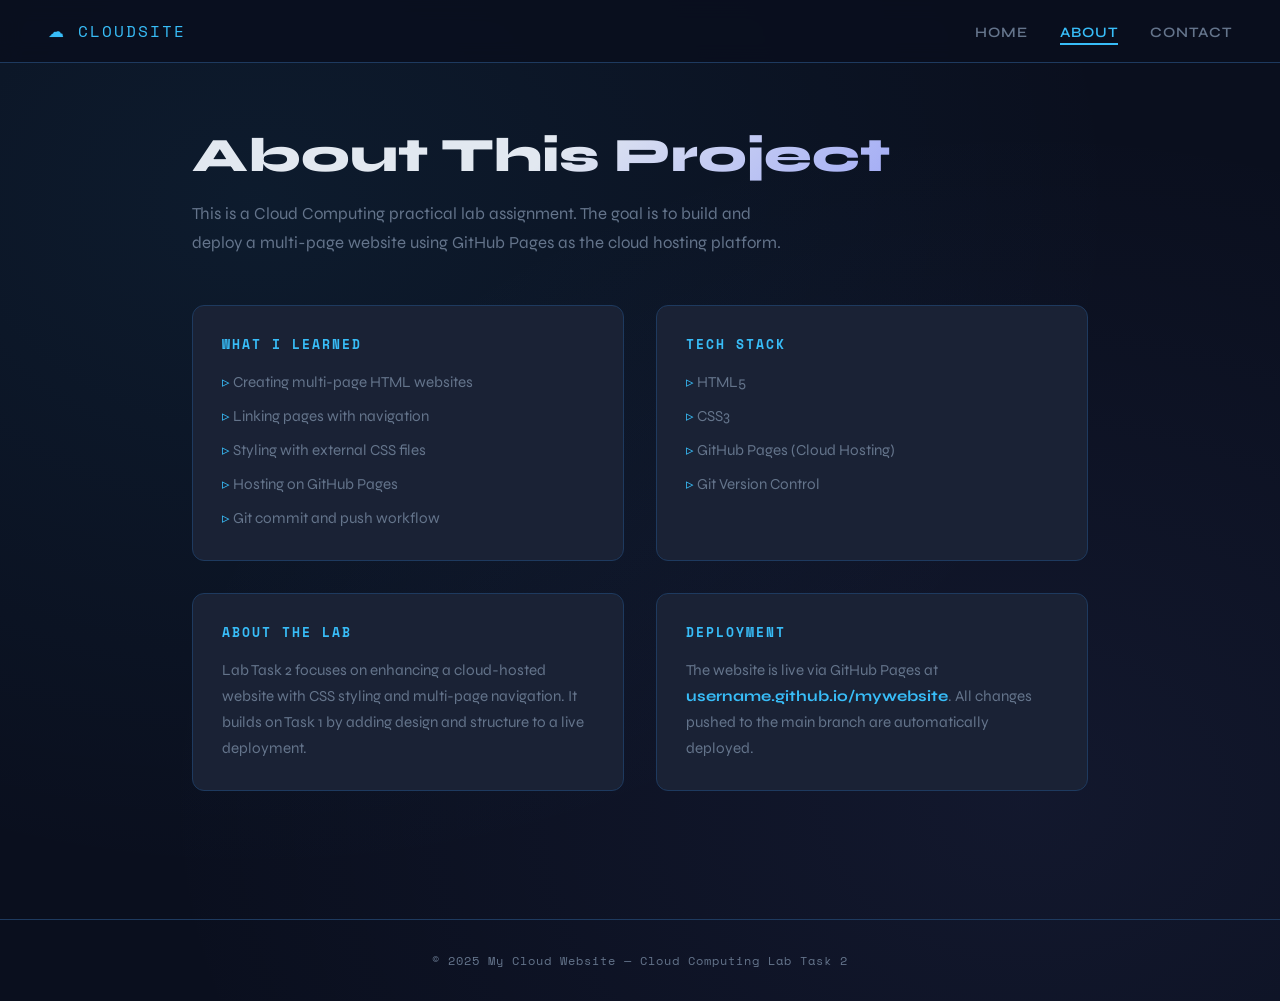
==== about.html @ 35ee94fe "Add files via upload" ====
<!DOCTYPE html>
<html lang="en">
<head>
  <meta charset="UTF-8" />
  <meta name="viewport" content="width=device-width, initial-scale=1.0"/>
  <title>About | My Cloud Website</title>
  <link rel="stylesheet" href="style.css" />
</head>
<body>

  <nav>
    <a href="index.html" class="nav-logo">☁ CLOUDSITE</a>
    <ul class="nav-links">
      <li><a href="index.html">Home</a></li>
      <li><a href="about.html" class="active">About</a></li>
      <li><a href="contact.html">Contact</a></li>
    </ul>
  </nav>

  <main>
    <h1 class="page-title">About This Project</h1>
    <p class="page-sub">This is a Cloud Computing practical lab assignment. The goal is to build and deploy a multi-page website using GitHub Pages as the cloud hosting platform.</p>

    <div class="about-grid">
      <div class="info-block">
        <h3>What I Learned</h3>
        <ul>
          <li>Creating multi-page HTML websites</li>
          <li>Linking pages with navigation</li>
          <li>Styling with external CSS files</li>
          <li>Hosting on GitHub Pages</li>
          <li>Git commit and push workflow</li>
        </ul>
      </div>
      <div class="info-block">
        <h3>Tech Stack</h3>
        <ul>
          <li>HTML5</li>
          <li>CSS3</li>
          <li>GitHub Pages (Cloud Hosting)</li>
          <li>Git Version Control</li>
        </ul>
      </div>
      <div class="info-block">
        <h3>About the Lab</h3>
        <p>Lab Task 2 focuses on enhancing a cloud-hosted website with CSS styling and multi-page navigation. It builds on Task 1 by adding design and structure to a live deployment.</p>
      </div>
      <div class="info-block">
        <h3>Deployment</h3>
        <p>The website is live via GitHub Pages at <strong style="color:var(--accent)">username.github.io/mywebsite</strong>. All changes pushed to the main branch are automatically deployed.</p>
      </div>
    </div>
  </main>

  <footer>
    &copy; 2025 My Cloud Website &mdash; Cloud Computing Lab Task 2
  </footer>

</body>
</html>
---- style.css ----
@import url('https://fonts.googleapis.com/css2?family=Space+Mono:wght@400;700&family=Syne:wght@400;600;800&display=swap');

:root {
  --bg: #0a0f1e;
  --surface: #111827;
  --card: #1a2235;
  --accent: #38bdf8;
  --accent2: #818cf8;
  --text: #e2e8f0;
  --muted: #64748b;
  --border: #1e3a5f;
}

* { margin: 0; padding: 0; box-sizing: border-box; }

body {
  font-family: 'Syne', sans-serif;
  background-color: var(--bg);
  color: var(--text);
  min-height: 100vh;
  background-image:
    radial-gradient(ellipse at 20% 20%, rgba(56,189,248,0.07) 0%, transparent 60%),
    radial-gradient(ellipse at 80% 80%, rgba(129,140,248,0.07) 0%, transparent 60%);
}

/* NAV */
nav {
  display: flex;
  align-items: center;
  justify-content: space-between;
  padding: 1.2rem 3rem;
  border-bottom: 1px solid var(--border);
  backdrop-filter: blur(10px);
  background: rgba(10,15,30,0.85);
  position: sticky;
  top: 0;
  z-index: 100;
}

.nav-logo {
  font-family: 'Space Mono', monospace;
  font-size: 1rem;
  color: var(--accent);
  letter-spacing: 2px;
  text-decoration: none;
}

.nav-links {
  display: flex;
  gap: 2rem;
  list-style: none;
}

.nav-links a {
  text-decoration: none;
  color: var(--muted);
  font-weight: 600;
  font-size: 0.9rem;
  letter-spacing: 1px;
  text-transform: uppercase;
  transition: color 0.25s;
  position: relative;
  padding-bottom: 4px;
}

.nav-links a::after {
  content: '';
  position: absolute;
  bottom: 0; left: 0;
  width: 0; height: 2px;
  background: var(--accent);
  transition: width 0.3s;
}

.nav-links a:hover, .nav-links a.active {
  color: var(--accent);
}
.nav-links a:hover::after, .nav-links a.active::after {
  width: 100%;
}

/* MAIN */
main {
  max-width: 960px;
  margin: 0 auto;
  padding: 4rem 2rem;
  animation: fadeUp 0.6s ease both;
}

@keyframes fadeUp {
  from { opacity: 0; transform: translateY(24px); }
  to   { opacity: 1; transform: translateY(0); }
}

/* HERO */
.hero {
  text-align: center;
  padding: 5rem 0 3rem;
}

.hero-tag {
  font-family: 'Space Mono', monospace;
  font-size: 0.75rem;
  color: var(--accent);
  letter-spacing: 3px;
  text-transform: uppercase;
  margin-bottom: 1.5rem;
  display: block;
}

.hero h1 {
  font-size: clamp(2.5rem, 6vw, 4rem);
  font-weight: 800;
  line-height: 1.1;
  background: linear-gradient(135deg, var(--text) 40%, var(--accent));
  -webkit-background-clip: text;
  -webkit-text-fill-color: transparent;
  background-clip: text;
  margin-bottom: 1.5rem;
}

.hero p {
  color: var(--muted);
  font-size: 1.1rem;
  max-width: 520px;
  margin: 0 auto 2.5rem;
  line-height: 1.7;
}

.badge {
  display: inline-flex;
  align-items: center;
  gap: 0.5rem;
  background: var(--card);
  border: 1px solid var(--border);
  border-radius: 999px;
  padding: 0.5rem 1.2rem;
  font-family: 'Space Mono', monospace;
  font-size: 0.78rem;
  color: var(--accent2);
}

/* CARDS */
.cards {
  display: grid;
  grid-template-columns: repeat(auto-fit, minmax(250px, 1fr));
  gap: 1.5rem;
  margin-top: 4rem;
}

.card {
  background: var(--card);
  border: 1px solid var(--border);
  border-radius: 12px;
  padding: 2rem;
  transition: border-color 0.3s, transform 0.3s;
}

.card:hover {
  border-color: var(--accent);
  transform: translateY(-4px);
}

.card-icon { font-size: 2rem; margin-bottom: 1rem; }

.card h3 {
  font-size: 1.1rem;
  font-weight: 700;
  margin-bottom: 0.5rem;
  color: var(--text);
}

.card p {
  color: var(--muted);
  font-size: 0.9rem;
  line-height: 1.6;
}

/* PAGE TITLE */
.page-title {
  font-size: clamp(2rem, 5vw, 3rem);
  font-weight: 800;
  margin-bottom: 1rem;
  background: linear-gradient(135deg, var(--text) 40%, var(--accent2));
  -webkit-background-clip: text;
  -webkit-text-fill-color: transparent;
  background-clip: text;
}

.page-sub {
  color: var(--muted);
  font-size: 1.05rem;
  line-height: 1.7;
  max-width: 600px;
  margin-bottom: 3rem;
}

/* ABOUT GRID */
.about-grid {
  display: grid;
  grid-template-columns: 1fr 1fr;
  gap: 2rem;
  margin-top: 2rem;
}

.info-block {
  background: var(--card);
  border: 1px solid var(--border);
  border-radius: 12px;
  padding: 1.8rem;
}

.info-block h3 {
  color: var(--accent);
  font-size: 0.8rem;
  letter-spacing: 2px;
  text-transform: uppercase;
  font-family: 'Space Mono', monospace;
  margin-bottom: 1rem;
}

.info-block p, .info-block li {
  color: var(--muted);
  font-size: 0.95rem;
  line-height: 1.7;
}

.info-block ul {
  list-style: none;
  display: flex;
  flex-direction: column;
  gap: 0.5rem;
}

.info-block li::before { content: '▹ '; color: var(--accent); }

/* CONTACT */
.contact-form {
  background: var(--card);
  border: 1px solid var(--border);
  border-radius: 16px;
  padding: 2.5rem;
  max-width: 580px;
}

.form-group { margin-bottom: 1.5rem; }

.form-group label {
  display: block;
  font-size: 0.8rem;
  letter-spacing: 1.5px;
  text-transform: uppercase;
  color: var(--accent);
  font-family: 'Space Mono', monospace;
  margin-bottom: 0.5rem;
}

.form-group input,
.form-group textarea {
  width: 100%;
  background: var(--bg);
  border: 1px solid var(--border);
  border-radius: 8px;
  padding: 0.8rem 1rem;
  color: var(--text);
  font-family: 'Syne', sans-serif;
  font-size: 0.95rem;
  outline: none;
  transition: border-color 0.25s;
}

.form-group input:focus,
.form-group textarea:focus { border-color: var(--accent); }

.form-group textarea { height: 120px; resize: vertical; }

.btn {
  background: var(--accent);
  color: #0a0f1e;
  border: none;
  border-radius: 8px;
  padding: 0.8rem 2rem;
  font-family: 'Syne', sans-serif;
  font-weight: 700;
  font-size: 0.95rem;
  cursor: pointer;
  transition: opacity 0.2s;
}
.btn:hover { opacity: 0.85; }

.contact-info {
  margin-top: 2.5rem;
  display: flex;
  flex-direction: column;
  gap: 0.8rem;
}

.contact-info a {
  color: var(--accent2);
  text-decoration: none;
  font-family: 'Space Mono', monospace;
  font-size: 0.9rem;
}

/* FOOTER */
footer {
  text-align: center;
  padding: 2rem;
  border-top: 1px solid var(--border);
  color: var(--muted);
  font-family: 'Space Mono', monospace;
  font-size: 0.75rem;
  letter-spacing: 1px;
  margin-top: 4rem;
}

@media (max-width: 600px) {
  nav { padding: 1rem 1.2rem; }
  .about-grid { grid-template-columns: 1fr; }
}
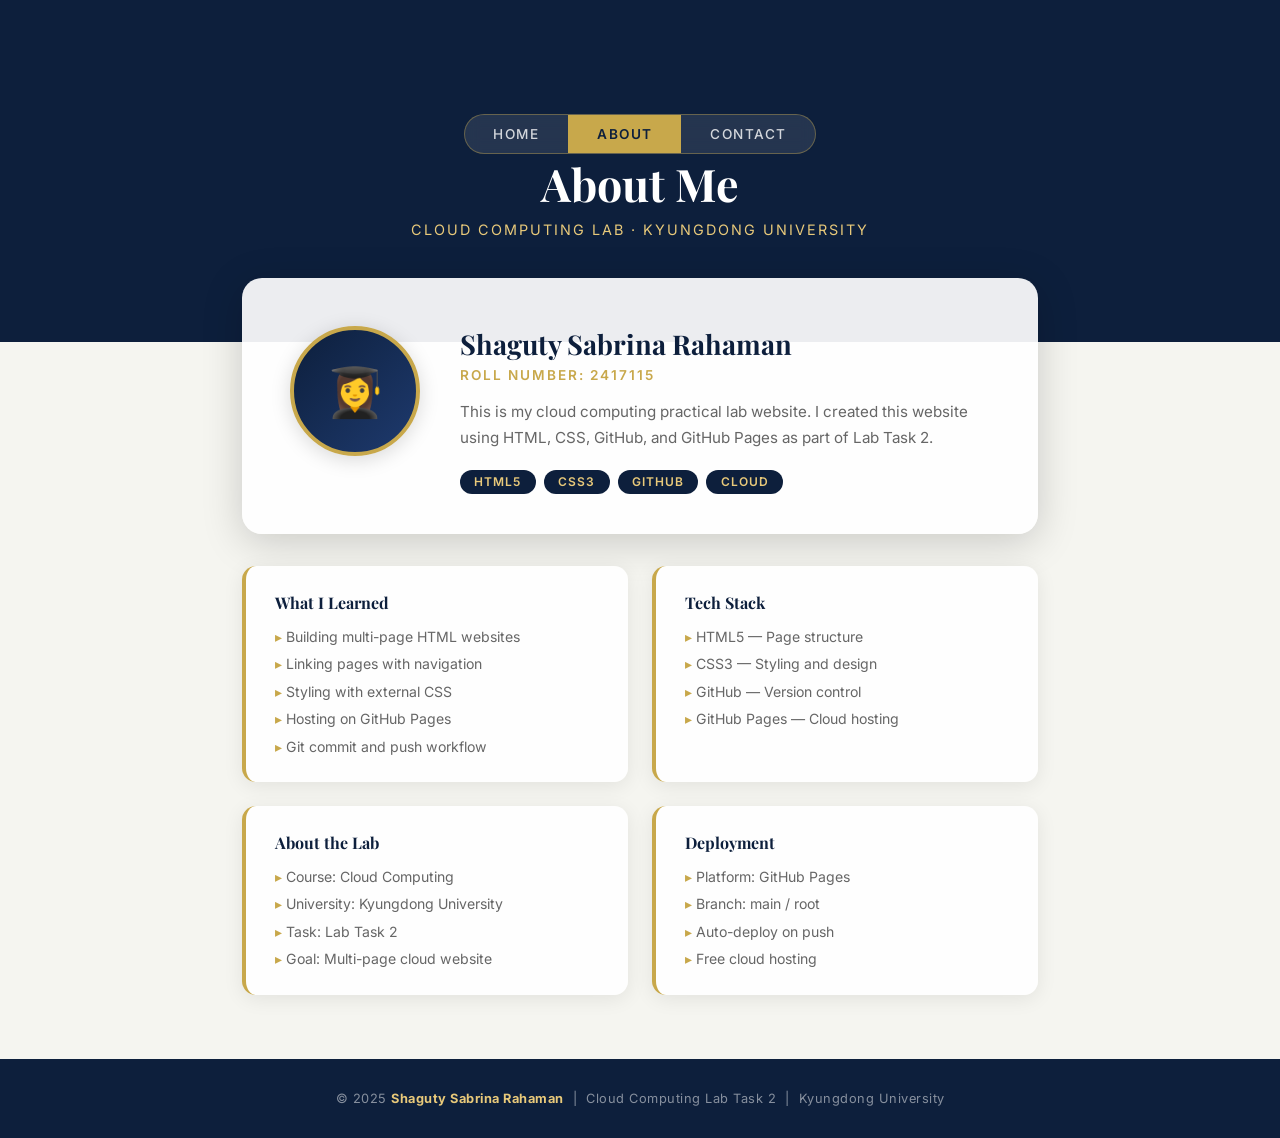
==== commit 91621c5b: "Add files via upload" ====
--- a/about.html
+++ b/about.html
@@ -3,58 +3,79 @@
 <head>
   <meta charset="UTF-8" />
   <meta name="viewport" content="width=device-width, initial-scale=1.0"/>
-  <title>About | My Cloud Website</title>
+  <title>About Me — My Cloud Website</title>
   <link rel="stylesheet" href="style.css" />
 </head>
 <body>
-
-  <nav>
-    <a href="index.html" class="nav-logo">☁ CLOUDSITE</a>
-    <ul class="nav-links">
-      <li><a href="index.html">Home</a></li>
-      <li><a href="about.html" class="active">About</a></li>
-      <li><a href="contact.html">Contact</a></li>
-    </ul>
-  </nav>
-
-  <main>
-    <h1 class="page-title">About This Project</h1>
-    <p class="page-sub">This is a Cloud Computing practical lab assignment. The goal is to build and deploy a multi-page website using GitHub Pages as the cloud hosting platform.</p>
-
-    <div class="about-grid">
-      <div class="info-block">
+  <div class="page-hero">
+    <div class="overlay"></div>
+    <div class="page-hero-content">
+      <nav>
+        <a href="index.html">Home</a>
+        <a href="about.html" class="active">About</a>
+        <a href="contact.html">Contact</a>
+      </nav>
+      <h1>About Me</h1>
+      <p>Cloud Computing Lab · Kyungdong University</p>
+    </div>
+  </div>
+  <div class="page-main">
+    <div class="profile-card">
+      <div class="profile-photo-placeholder">👩‍🎓</div>
+      <div class="profile-info">
+        <h2>Shaguty Sabrina Rahaman</h2>
+        <div class="roll">Roll Number: 2417115</div>
+        <p>This is my cloud computing practical lab website. I created this website using HTML, CSS, GitHub, and GitHub Pages as part of Lab Task 2.</p>
+        <div class="tags">
+          <span class="tag">HTML5</span>
+          <span class="tag">CSS3</span>
+          <span class="tag">GitHub</span>
+          <span class="tag">Cloud</span>
+        </div>
+      </div>
+    </div>
+    <div class="detail-grid">
+      <div class="detail-block">
         <h3>What I Learned</h3>
         <ul>
-          <li>Creating multi-page HTML websites</li>
+          <li>Building multi-page HTML websites</li>
           <li>Linking pages with navigation</li>
-          <li>Styling with external CSS files</li>
+          <li>Styling with external CSS</li>
           <li>Hosting on GitHub Pages</li>
           <li>Git commit and push workflow</li>
         </ul>
       </div>
-      <div class="info-block">
+      <div class="detail-block">
         <h3>Tech Stack</h3>
         <ul>
-          <li>HTML5</li>
-          <li>CSS3</li>
-          <li>GitHub Pages (Cloud Hosting)</li>
-          <li>Git Version Control</li>
+          <li>HTML5 — Page structure</li>
+          <li>CSS3 — Styling and design</li>
+          <li>GitHub — Version control</li>
+          <li>GitHub Pages — Cloud hosting</li>
         </ul>
       </div>
-      <div class="info-block">
+      <div class="detail-block">
         <h3>About the Lab</h3>
-        <p>Lab Task 2 focuses on enhancing a cloud-hosted website with CSS styling and multi-page navigation. It builds on Task 1 by adding design and structure to a live deployment.</p>
+        <ul>
+          <li>Course: Cloud Computing</li>
+          <li>University: Kyungdong University</li>
+          <li>Task: Lab Task 2</li>
+          <li>Goal: Multi-page cloud website</li>
+        </ul>
       </div>
-      <div class="info-block">
+      <div class="detail-block">
         <h3>Deployment</h3>
-        <p>The website is live via GitHub Pages at <strong style="color:var(--accent)">username.github.io/mywebsite</strong>. All changes pushed to the main branch are automatically deployed.</p>
+        <ul>
+          <li>Platform: GitHub Pages</li>
+          <li>Branch: main / root</li>
+          <li>Auto-deploy on push</li>
+          <li>Free cloud hosting</li>
+        </ul>
       </div>
     </div>
-  </main>
-
+  </div>
   <footer>
-    &copy; 2025 My Cloud Website &mdash; Cloud Computing Lab Task 2
+    <p>© 2025 <strong>Shaguty Sabrina Rahaman</strong> &nbsp;|&nbsp; Cloud Computing Lab Task 2 &nbsp;|&nbsp; Kyungdong University</p>
   </footer>
-
 </body>
 </html>
--- a/style.css
+++ b/style.css
@@ -1,320 +1,431 @@
-@import url('https://fonts.googleapis.com/css2?family=Space+Mono:wght@400;700&family=Syne:wght@400;600;800&display=swap');
+@import url('https://fonts.googleapis.com/css2?family=Playfair+Display:wght@600;700&family=Inter:wght@300;400;500;600&display=swap');
+
+* { margin: 0; padding: 0; box-sizing: border-box; }
 
 :root {
-  --bg: #0a0f1e;
-  --surface: #111827;
-  --card: #1a2235;
-  --accent: #38bdf8;
-  --accent2: #818cf8;
-  --text: #e2e8f0;
-  --muted: #64748b;
-  --border: #1e3a5f;
-}
-
-* { margin: 0; padding: 0; box-sizing: border-box; }
+  --navy: #0d1f3c;
+  --gold: #c8a84b;
+  --gold-light: #e8c97a;
+  --white: #ffffff;
+  --off-white: #f5f5f0;
+  --text: #222;
+  --muted: #666;
+  --card-bg: rgba(255,255,255,0.92);
+  --shadow: 0 8px 40px rgba(0,0,0,0.18);
+}
 
 body {
-  font-family: 'Syne', sans-serif;
-  background-color: var(--bg);
+  font-family: 'Inter', sans-serif;
+  background: var(--off-white);
   color: var(--text);
   min-height: 100vh;
-  background-image:
-    radial-gradient(ellipse at 20% 20%, rgba(56,189,248,0.07) 0%, transparent 60%),
-    radial-gradient(ellipse at 80% 80%, rgba(129,140,248,0.07) 0%, transparent 60%);
-}
-
-/* NAV */
+}
+
+/* ── HERO ── */
+.hero-section {
+  position: relative;
+  min-height: 100vh;
+  display: flex;
+  align-items: center;
+  justify-content: center;
+  background: url('https://upload.wikimedia.org/wikipedia/commons/thumb/1/1d/Kyungdong_University_campus.jpg/1280px-Kyungdong_University_campus.jpg') center/cover no-repeat;
+  background-color: var(--navy);
+}
+
+.overlay {
+  position: absolute;
+  inset: 0;
+  background: linear-gradient(
+    160deg,
+    rgba(13,31,60,0.82) 0%,
+    rgba(13,31,60,0.65) 50%,
+    rgba(13,31,60,0.80) 100%
+  );
+}
+
+.hero-content {
+  position: relative;
+  z-index: 2;
+  text-align: center;
+  padding: 3rem 2rem;
+  max-width: 700px;
+}
+
+.logo {
+  width: 90px;
+  height: 90px;
+  object-fit: contain;
+  border-radius: 50%;
+  border: 3px solid var(--gold);
+  background: white;
+  padding: 6px;
+  margin-bottom: 1.8rem;
+  box-shadow: 0 4px 20px rgba(0,0,0,0.3);
+}
+
+.hero-content h1 {
+  font-family: 'Playfair Display', serif;
+  font-size: clamp(2rem, 5vw, 3.2rem);
+  color: var(--white);
+  line-height: 1.2;
+  margin-bottom: 1rem;
+  text-shadow: 0 2px 10px rgba(0,0,0,0.4);
+}
+
+.hero-content h1 span {
+  color: var(--gold-light);
+}
+
+.hero-sub {
+  color: rgba(255,255,255,0.8);
+  font-size: 1.05rem;
+  font-weight: 300;
+  letter-spacing: 0.5px;
+  margin-bottom: 2.5rem;
+}
+
+/* ── NAV ── */
 nav {
   display: flex;
+  justify-content: center;
+  gap: 0;
+  background: rgba(255,255,255,0.1);
+  backdrop-filter: blur(8px);
+  border: 1px solid rgba(200,168,75,0.4);
+  border-radius: 50px;
+  overflow: hidden;
+  width: fit-content;
+  margin: 0 auto;
+}
+
+nav a {
+  text-decoration: none;
+  color: rgba(255,255,255,0.8);
+  font-size: 0.85rem;
+  font-weight: 500;
+  letter-spacing: 1.5px;
+  text-transform: uppercase;
+  padding: 0.7rem 1.8rem;
+  transition: all 0.3s;
+}
+
+nav a:hover, nav a.active {
+  background: var(--gold);
+  color: var(--navy);
+  font-weight: 600;
+}
+
+/* ── INFO CARDS (home) ── */
+.info-section {
+  display: grid;
+  grid-template-columns: repeat(auto-fit, minmax(240px, 1fr));
+  gap: 2rem;
+  max-width: 960px;
+  margin: -3rem auto 4rem;
+  padding: 0 2rem;
+  position: relative;
+  z-index: 5;
+}
+
+.info-card {
+  background: var(--card-bg);
+  border-radius: 16px;
+  padding: 2.2rem;
+  box-shadow: var(--shadow);
+  border-top: 4px solid var(--gold);
+  transition: transform 0.3s;
+  text-align: center;
+}
+
+.info-card:hover { transform: translateY(-5px); }
+
+.info-icon { font-size: 2.2rem; margin-bottom: 1rem; }
+
+.info-card h3 {
+  font-family: 'Playfair Display', serif;
+  font-size: 1.2rem;
+  color: var(--navy);
+  margin-bottom: 0.6rem;
+}
+
+.info-card p {
+  color: var(--muted);
+  font-size: 0.9rem;
+  line-height: 1.6;
+}
+
+/* ── PROFILE CARD (about) ── */
+.page-hero {
+  position: relative;
+  min-height: 38vh;
+  display: flex;
+  align-items: flex-end;
+  justify-content: center;
+  background: url('https://upload.wikimedia.org/wikipedia/commons/thumb/1/1d/Kyungdong_University_campus.jpg/1280px-Kyungdong_University_campus.jpg') center/cover no-repeat;
+  background-color: var(--navy);
+  padding-bottom: 5rem;
+}
+
+.page-hero .overlay {
+  background: linear-gradient(to bottom, rgba(13,31,60,0.7), rgba(13,31,60,0.88));
+}
+
+.page-hero-content {
+  position: relative;
+  z-index: 2;
+  text-align: center;
+}
+
+.page-hero-content h1 {
+  font-family: 'Playfair Display', serif;
+  font-size: clamp(1.8rem, 4vw, 2.8rem);
+  color: var(--white);
+  margin-bottom: 0.5rem;
+}
+
+.page-hero-content p {
+  color: var(--gold-light);
+  font-size: 0.9rem;
+  letter-spacing: 2px;
+  text-transform: uppercase;
+  margin-bottom: 1.5rem;
+}
+
+.page-main {
+  max-width: 860px;
+  margin: -4rem auto 4rem;
+  padding: 0 2rem;
+  position: relative;
+  z-index: 5;
+}
+
+.profile-card {
+  background: var(--card-bg);
+  border-radius: 20px;
+  box-shadow: var(--shadow);
+  padding: 3rem 3rem 2.5rem;
+  display: grid;
+  grid-template-columns: auto 1fr;
+  gap: 2.5rem;
+  align-items: start;
+  margin-bottom: 2rem;
+}
+
+.profile-photo {
+  width: 130px;
+  height: 130px;
+  border-radius: 50%;
+  object-fit: cover;
+  border: 4px solid var(--gold);
+  box-shadow: 0 4px 20px rgba(0,0,0,0.15);
+}
+
+.profile-photo-placeholder {
+  width: 130px;
+  height: 130px;
+  border-radius: 50%;
+  background: linear-gradient(135deg, var(--navy), #1e3a6e);
+  border: 4px solid var(--gold);
+  display: flex;
   align-items: center;
-  justify-content: space-between;
-  padding: 1.2rem 3rem;
-  border-bottom: 1px solid var(--border);
-  backdrop-filter: blur(10px);
-  background: rgba(10,15,30,0.85);
-  position: sticky;
-  top: 0;
-  z-index: 100;
-}
-
-.nav-logo {
-  font-family: 'Space Mono', monospace;
+  justify-content: center;
+  font-size: 3rem;
+  box-shadow: 0 4px 20px rgba(0,0,0,0.15);
+}
+
+.profile-info h2 {
+  font-family: 'Playfair Display', serif;
+  font-size: 1.7rem;
+  color: var(--navy);
+  margin-bottom: 0.3rem;
+}
+
+.profile-info .roll {
+  color: var(--gold);
+  font-size: 0.85rem;
+  font-weight: 600;
+  letter-spacing: 2px;
+  text-transform: uppercase;
+  margin-bottom: 1rem;
+}
+
+.profile-info p {
+  color: var(--muted);
+  font-size: 0.95rem;
+  line-height: 1.7;
+  margin-bottom: 1.2rem;
+}
+
+.tags {
+  display: flex;
+  flex-wrap: wrap;
+  gap: 0.5rem;
+}
+
+.tag {
+  background: var(--navy);
+  color: var(--gold-light);
+  font-size: 0.75rem;
+  font-weight: 600;
+  letter-spacing: 1px;
+  padding: 0.3rem 0.9rem;
+  border-radius: 50px;
+  text-transform: uppercase;
+}
+
+.detail-grid {
+  display: grid;
+  grid-template-columns: 1fr 1fr;
+  gap: 1.5rem;
+}
+
+.detail-block {
+  background: var(--card-bg);
+  border-radius: 14px;
+  padding: 1.6rem 1.8rem;
+  box-shadow: 0 4px 20px rgba(0,0,0,0.08);
+  border-left: 4px solid var(--gold);
+}
+
+.detail-block h3 {
+  font-family: 'Playfair Display', serif;
   font-size: 1rem;
-  color: var(--accent);
-  letter-spacing: 2px;
+  color: var(--navy);
+  margin-bottom: 0.8rem;
+}
+
+.detail-block ul {
+  list-style: none;
+  display: flex;
+  flex-direction: column;
+  gap: 0.4rem;
+}
+
+.detail-block li {
+  color: var(--muted);
+  font-size: 0.88rem;
+  line-height: 1.5;
+}
+
+.detail-block li::before {
+  content: '▸ ';
+  color: var(--gold);
+}
+
+/* ── CONTACT ── */
+.contact-wrapper {
+  display: grid;
+  grid-template-columns: 1fr 1fr;
+  gap: 2rem;
+}
+
+.contact-card {
+  background: var(--card-bg);
+  border-radius: 16px;
+  padding: 2.2rem;
+  box-shadow: var(--shadow);
+}
+
+.contact-card h3 {
+  font-family: 'Playfair Display', serif;
+  font-size: 1.2rem;
+  color: var(--navy);
+  margin-bottom: 1.5rem;
+  border-bottom: 2px solid var(--gold);
+  padding-bottom: 0.7rem;
+}
+
+.contact-detail {
+  display: flex;
+  align-items: center;
+  gap: 0.8rem;
+  margin-bottom: 1rem;
+  color: var(--muted);
+  font-size: 0.92rem;
+}
+
+.contact-detail .icon {
+  font-size: 1.2rem;
+  width: 36px;
+  height: 36px;
+  background: var(--navy);
+  border-radius: 8px;
+  display: flex;
+  align-items: center;
+  justify-content: center;
+  flex-shrink: 0;
+}
+
+.contact-detail a {
+  color: var(--navy);
   text-decoration: none;
-}
-
-.nav-links {
-  display: flex;
-  gap: 2rem;
-  list-style: none;
-}
-
-.nav-links a {
-  text-decoration: none;
-  color: var(--muted);
+  font-weight: 500;
+}
+
+.contact-detail a:hover { color: var(--gold); }
+
+.form-group { margin-bottom: 1.2rem; }
+
+.form-group label {
+  display: block;
+  font-size: 0.75rem;
+  font-weight: 600;
+  letter-spacing: 1.5px;
+  text-transform: uppercase;
+  color: var(--navy);
+  margin-bottom: 0.4rem;
+}
+
+.form-group input,
+.form-group textarea {
+  width: 100%;
+  border: 1.5px solid #ddd;
+  border-radius: 8px;
+  padding: 0.75rem 1rem;
+  font-family: 'Inter', sans-serif;
+  font-size: 0.9rem;
+  color: var(--text);
+  outline: none;
+  transition: border-color 0.25s;
+  background: white;
+}
+
+.form-group input:focus,
+.form-group textarea:focus { border-color: var(--gold); }
+
+.form-group textarea { height: 100px; resize: vertical; }
+
+.btn {
+  width: 100%;
+  background: var(--navy);
+  color: var(--gold-light);
+  border: none;
+  border-radius: 8px;
+  padding: 0.85rem;
+  font-family: 'Inter', sans-serif;
   font-weight: 600;
   font-size: 0.9rem;
   letter-spacing: 1px;
   text-transform: uppercase;
-  transition: color 0.25s;
-  position: relative;
-  padding-bottom: 4px;
-}
-
-.nav-links a::after {
-  content: '';
-  position: absolute;
-  bottom: 0; left: 0;
-  width: 0; height: 2px;
-  background: var(--accent);
-  transition: width 0.3s;
-}
-
-.nav-links a:hover, .nav-links a.active {
-  color: var(--accent);
-}
-.nav-links a:hover::after, .nav-links a.active::after {
-  width: 100%;
-}
-
-/* MAIN */
-main {
-  max-width: 960px;
-  margin: 0 auto;
-  padding: 4rem 2rem;
-  animation: fadeUp 0.6s ease both;
-}
-
-@keyframes fadeUp {
-  from { opacity: 0; transform: translateY(24px); }
-  to   { opacity: 1; transform: translateY(0); }
-}
-
-/* HERO */
-.hero {
-  text-align: center;
-  padding: 5rem 0 3rem;
-}
-
-.hero-tag {
-  font-family: 'Space Mono', monospace;
-  font-size: 0.75rem;
-  color: var(--accent);
-  letter-spacing: 3px;
-  text-transform: uppercase;
-  margin-bottom: 1.5rem;
-  display: block;
-}
-
-.hero h1 {
-  font-size: clamp(2.5rem, 6vw, 4rem);
-  font-weight: 800;
-  line-height: 1.1;
-  background: linear-gradient(135deg, var(--text) 40%, var(--accent));
-  -webkit-background-clip: text;
-  -webkit-text-fill-color: transparent;
-  background-clip: text;
-  margin-bottom: 1.5rem;
-}
-
-.hero p {
-  color: var(--muted);
-  font-size: 1.1rem;
-  max-width: 520px;
-  margin: 0 auto 2.5rem;
-  line-height: 1.7;
-}
-
-.badge {
-  display: inline-flex;
-  align-items: center;
-  gap: 0.5rem;
-  background: var(--card);
-  border: 1px solid var(--border);
-  border-radius: 999px;
-  padding: 0.5rem 1.2rem;
-  font-family: 'Space Mono', monospace;
-  font-size: 0.78rem;
-  color: var(--accent2);
-}
-
-/* CARDS */
-.cards {
-  display: grid;
-  grid-template-columns: repeat(auto-fit, minmax(250px, 1fr));
-  gap: 1.5rem;
-  margin-top: 4rem;
-}
-
-.card {
-  background: var(--card);
-  border: 1px solid var(--border);
-  border-radius: 12px;
-  padding: 2rem;
-  transition: border-color 0.3s, transform 0.3s;
-}
-
-.card:hover {
-  border-color: var(--accent);
-  transform: translateY(-4px);
-}
-
-.card-icon { font-size: 2rem; margin-bottom: 1rem; }
-
-.card h3 {
-  font-size: 1.1rem;
-  font-weight: 700;
-  margin-bottom: 0.5rem;
-  color: var(--text);
-}
-
-.card p {
-  color: var(--muted);
-  font-size: 0.9rem;
-  line-height: 1.6;
-}
-
-/* PAGE TITLE */
-.page-title {
-  font-size: clamp(2rem, 5vw, 3rem);
-  font-weight: 800;
-  margin-bottom: 1rem;
-  background: linear-gradient(135deg, var(--text) 40%, var(--accent2));
-  -webkit-background-clip: text;
-  -webkit-text-fill-color: transparent;
-  background-clip: text;
-}
-
-.page-sub {
-  color: var(--muted);
-  font-size: 1.05rem;
-  line-height: 1.7;
-  max-width: 600px;
-  margin-bottom: 3rem;
-}
-
-/* ABOUT GRID */
-.about-grid {
-  display: grid;
-  grid-template-columns: 1fr 1fr;
-  gap: 2rem;
-  margin-top: 2rem;
-}
-
-.info-block {
-  background: var(--card);
-  border: 1px solid var(--border);
-  border-radius: 12px;
-  padding: 1.8rem;
-}
-
-.info-block h3 {
-  color: var(--accent);
-  font-size: 0.8rem;
-  letter-spacing: 2px;
-  text-transform: uppercase;
-  font-family: 'Space Mono', monospace;
-  margin-bottom: 1rem;
-}
-
-.info-block p, .info-block li {
-  color: var(--muted);
-  font-size: 0.95rem;
-  line-height: 1.7;
-}
-
-.info-block ul {
-  list-style: none;
-  display: flex;
-  flex-direction: column;
-  gap: 0.5rem;
-}
-
-.info-block li::before { content: '▹ '; color: var(--accent); }
-
-/* CONTACT */
-.contact-form {
-  background: var(--card);
-  border: 1px solid var(--border);
-  border-radius: 16px;
-  padding: 2.5rem;
-  max-width: 580px;
-}
-
-.form-group { margin-bottom: 1.5rem; }
-
-.form-group label {
-  display: block;
-  font-size: 0.8rem;
-  letter-spacing: 1.5px;
-  text-transform: uppercase;
-  color: var(--accent);
-  font-family: 'Space Mono', monospace;
-  margin-bottom: 0.5rem;
-}
-
-.form-group input,
-.form-group textarea {
-  width: 100%;
-  background: var(--bg);
-  border: 1px solid var(--border);
-  border-radius: 8px;
-  padding: 0.8rem 1rem;
-  color: var(--text);
-  font-family: 'Syne', sans-serif;
-  font-size: 0.95rem;
-  outline: none;
-  transition: border-color 0.25s;
-}
-
-.form-group input:focus,
-.form-group textarea:focus { border-color: var(--accent); }
-
-.form-group textarea { height: 120px; resize: vertical; }
-
-.btn {
-  background: var(--accent);
-  color: #0a0f1e;
-  border: none;
-  border-radius: 8px;
-  padding: 0.8rem 2rem;
-  font-family: 'Syne', sans-serif;
-  font-weight: 700;
-  font-size: 0.95rem;
   cursor: pointer;
-  transition: opacity 0.2s;
-}
-.btn:hover { opacity: 0.85; }
-
-.contact-info {
-  margin-top: 2.5rem;
-  display: flex;
-  flex-direction: column;
-  gap: 0.8rem;
-}
-
-.contact-info a {
-  color: var(--accent2);
-  text-decoration: none;
-  font-family: 'Space Mono', monospace;
-  font-size: 0.9rem;
-}
-
-/* FOOTER */
+  transition: background 0.2s;
+}
+.btn:hover { background: var(--gold); color: var(--navy); }
+
+/* ── FOOTER ── */
 footer {
   text-align: center;
   padding: 2rem;
-  border-top: 1px solid var(--border);
-  color: var(--muted);
-  font-family: 'Space Mono', monospace;
-  font-size: 0.75rem;
-  letter-spacing: 1px;
-  margin-top: 4rem;
-}
-
-@media (max-width: 600px) {
-  nav { padding: 1rem 1.2rem; }
-  .about-grid { grid-template-columns: 1fr; }
-}
+  background: var(--navy);
+  color: rgba(255,255,255,0.5);
+  font-size: 0.8rem;
+  letter-spacing: 0.5px;
+}
+
+footer strong { color: var(--gold-light); }
+
+@media (max-width: 640px) {
+  .profile-card { grid-template-columns: 1fr; text-align: center; }
+  .tags { justify-content: center; }
+  .detail-grid, .contact-wrapper { grid-template-columns: 1fr; }
+}
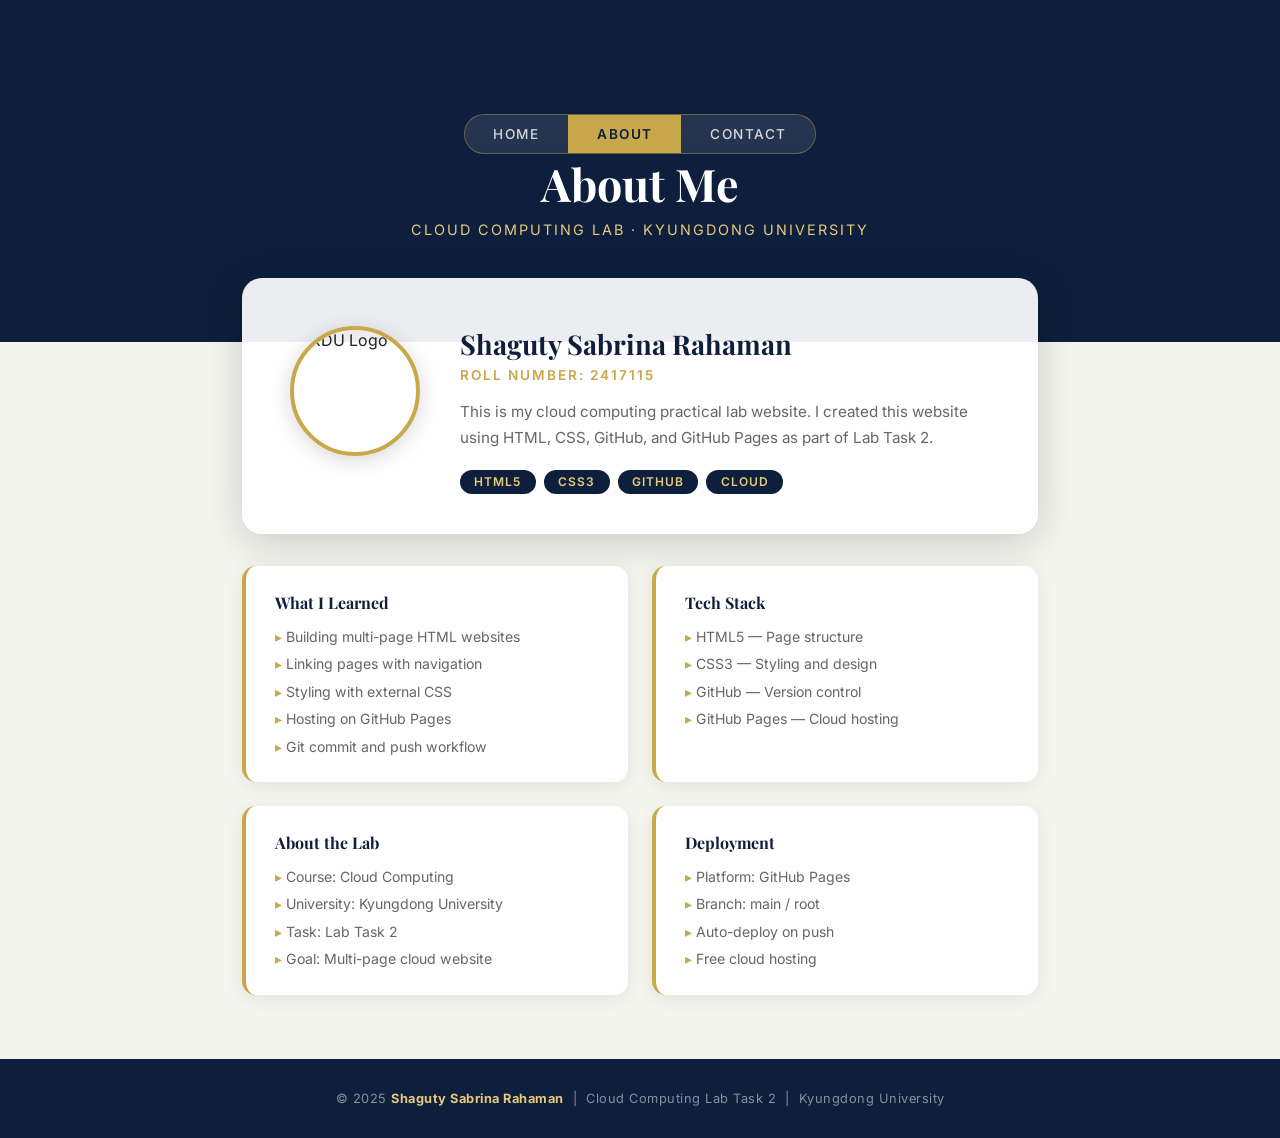
==== commit f4f3a2ba: "Add files via upload" ====
--- a/about.html
+++ b/about.html
@@ -19,9 +19,11 @@
       <p>Cloud Computing Lab · Kyungdong University</p>
     </div>
   </div>
+
   <div class="page-main">
+
     <div class="profile-card">
-      <div class="profile-photo-placeholder">👩‍🎓</div>
+      <img src="logo_2.jpg" alt="KDU Logo" class="profile-photo" />
       <div class="profile-info">
         <h2>Shaguty Sabrina Rahaman</h2>
         <div class="roll">Roll Number: 2417115</div>
@@ -34,6 +36,7 @@
         </div>
       </div>
     </div>
+
     <div class="detail-grid">
       <div class="detail-block">
         <h3>What I Learned</h3>
@@ -73,7 +76,9 @@
         </ul>
       </div>
     </div>
+
   </div>
+
   <footer>
     <p>© 2025 <strong>Shaguty Sabrina Rahaman</strong> &nbsp;|&nbsp; Cloud Computing Lab Task 2 &nbsp;|&nbsp; Kyungdong University</p>
   </footer>
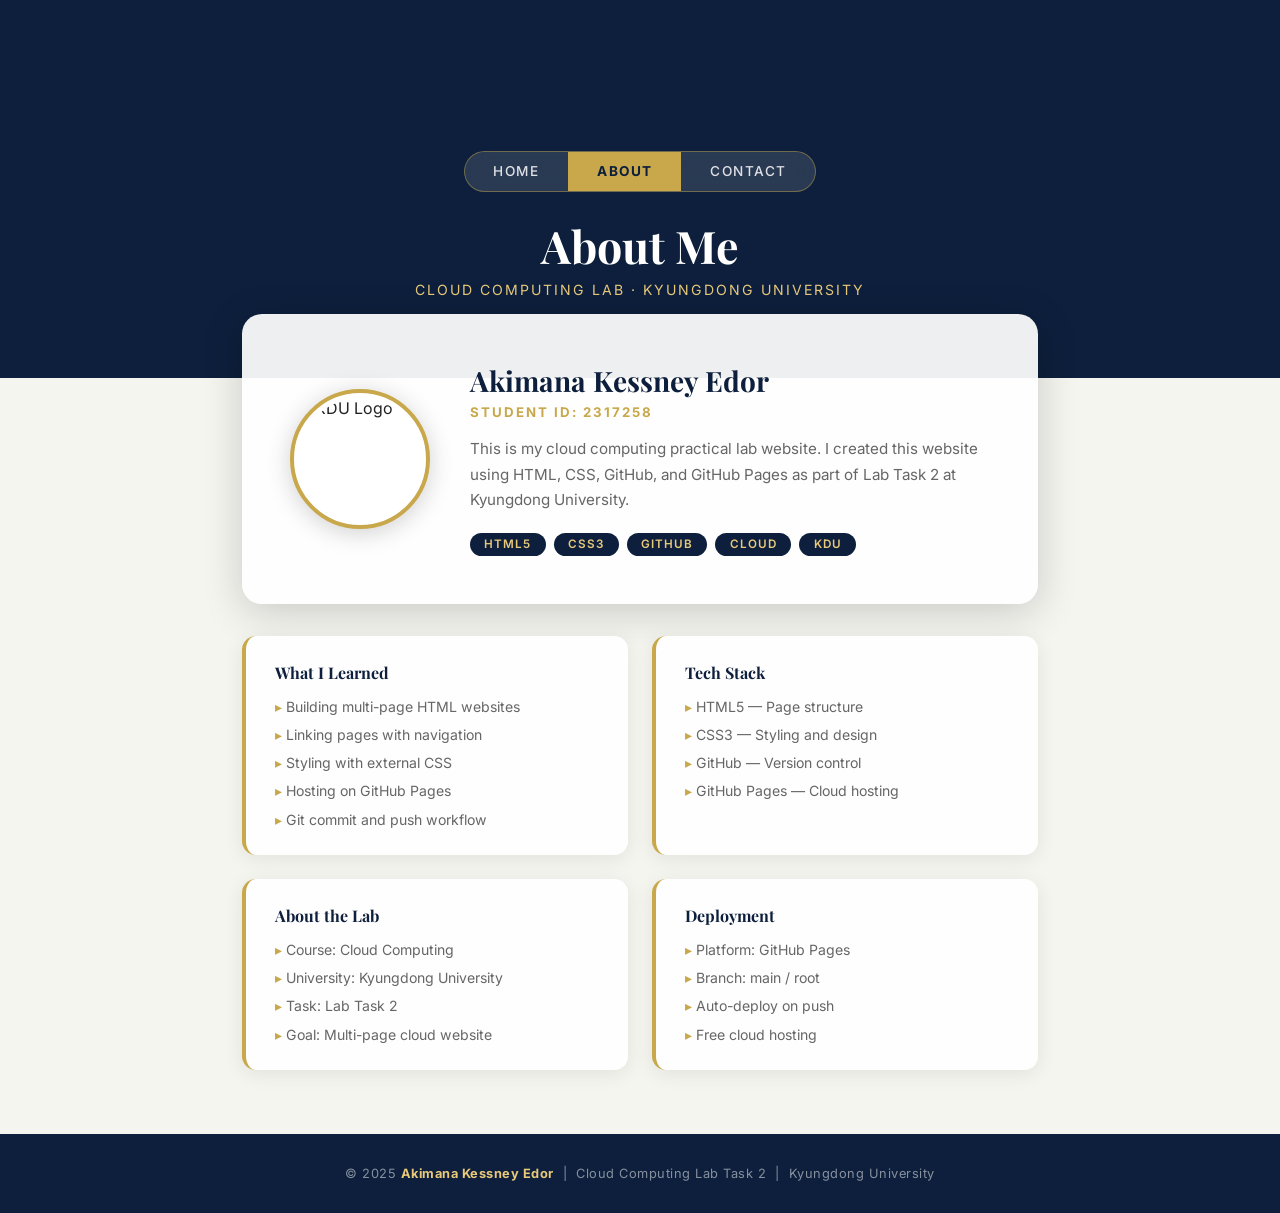
==== commit 2f5b5c75: "Add files via upload" ====
--- a/about.html
+++ b/about.html
@@ -21,18 +21,18 @@
   </div>
 
   <div class="page-main">
-
     <div class="profile-card">
       <img src="logo_2.jpg" alt="KDU Logo" class="profile-photo" />
       <div class="profile-info">
-        <h2>Shaguty Sabrina Rahaman</h2>
-        <div class="roll">Roll Number: 2417115</div>
-        <p>This is my cloud computing practical lab website. I created this website using HTML, CSS, GitHub, and GitHub Pages as part of Lab Task 2.</p>
+        <h2>Akimana Kessney Edor</h2>
+        <div class="roll">Student ID: 2317258</div>
+        <p>This is my cloud computing practical lab website. I created this website using HTML, CSS, GitHub, and GitHub Pages as part of Lab Task 2 at Kyungdong University.</p>
         <div class="tags">
           <span class="tag">HTML5</span>
           <span class="tag">CSS3</span>
           <span class="tag">GitHub</span>
           <span class="tag">Cloud</span>
+          <span class="tag">KDU</span>
         </div>
       </div>
     </div>
@@ -76,11 +76,10 @@
         </ul>
       </div>
     </div>
-
   </div>
 
   <footer>
-    <p>© 2025 <strong>Shaguty Sabrina Rahaman</strong> &nbsp;|&nbsp; Cloud Computing Lab Task 2 &nbsp;|&nbsp; Kyungdong University</p>
+    <p>© 2025 <strong>Akimana Kessney Edor</strong> &nbsp;|&nbsp; Cloud Computing Lab Task 2 &nbsp;|&nbsp; Kyungdong University</p>
   </footer>
 </body>
 </html>
--- a/style.css
+++ b/style.css
@@ -10,7 +10,7 @@
   --off-white: #f5f5f0;
   --text: #222;
   --muted: #666;
-  --card-bg: rgba(255,255,255,0.92);
+  --card-bg: rgba(255,255,255,0.93);
   --shadow: 0 8px 40px rgba(0,0,0,0.18);
 }
 
@@ -21,14 +21,14 @@
   min-height: 100vh;
 }
 
-/* ── HERO ── */
+/* ── HERO (Home) ── */
 .hero-section {
   position: relative;
   min-height: 100vh;
   display: flex;
   align-items: center;
   justify-content: center;
-  background: url('https://upload.wikimedia.org/wikipedia/commons/thumb/1/1d/Kyungdong_University_campus.jpg/1280px-Kyungdong_University_campus.jpg') center/cover no-repeat;
+  background: url('logo_2.jpg') center/cover no-repeat;
   background-color: var(--navy);
 }
 
@@ -37,9 +37,9 @@
   inset: 0;
   background: linear-gradient(
     160deg,
-    rgba(13,31,60,0.82) 0%,
-    rgba(13,31,60,0.65) 50%,
-    rgba(13,31,60,0.80) 100%
+    rgba(13,31,60,0.88) 0%,
+    rgba(13,31,60,0.72) 50%,
+    rgba(13,31,60,0.88) 100%
   );
 }
 
@@ -52,32 +52,30 @@
 }
 
 .logo {
-  width: 90px;
-  height: 90px;
+  width: 110px;
+  height: 110px;
   object-fit: contain;
   border-radius: 50%;
   border: 3px solid var(--gold);
   background: white;
   padding: 6px;
   margin-bottom: 1.8rem;
-  box-shadow: 0 4px 20px rgba(0,0,0,0.3);
+  box-shadow: 0 4px 24px rgba(0,0,0,0.35);
 }
 
 .hero-content h1 {
   font-family: 'Playfair Display', serif;
-  font-size: clamp(2rem, 5vw, 3.2rem);
+  font-size: clamp(2rem, 5vw, 3.4rem);
   color: var(--white);
   line-height: 1.2;
   margin-bottom: 1rem;
-  text-shadow: 0 2px 10px rgba(0,0,0,0.4);
-}
-
-.hero-content h1 span {
-  color: var(--gold-light);
-}
+  text-shadow: 0 2px 12px rgba(0,0,0,0.5);
+}
+
+.hero-content h1 span { color: var(--gold-light); }
 
 .hero-sub {
-  color: rgba(255,255,255,0.8);
+  color: rgba(255,255,255,0.82);
   font-size: 1.05rem;
   font-weight: 300;
   letter-spacing: 0.5px;
@@ -89,18 +87,18 @@
   display: flex;
   justify-content: center;
   gap: 0;
-  background: rgba(255,255,255,0.1);
-  backdrop-filter: blur(8px);
-  border: 1px solid rgba(200,168,75,0.4);
+  background: rgba(255,255,255,0.12);
+  backdrop-filter: blur(10px);
+  border: 1px solid rgba(200,168,75,0.45);
   border-radius: 50px;
   overflow: hidden;
   width: fit-content;
-  margin: 0 auto;
+  margin: 0 auto 1.5rem;
 }
 
 nav a {
   text-decoration: none;
-  color: rgba(255,255,255,0.8);
+  color: rgba(255,255,255,0.85);
   font-size: 0.85rem;
   font-weight: 500;
   letter-spacing: 1.5px;
@@ -112,7 +110,7 @@
 nav a:hover, nav a.active {
   background: var(--gold);
   color: var(--navy);
-  font-weight: 600;
+  font-weight: 700;
 }
 
 /* ── INFO CARDS (home) ── */
@@ -138,7 +136,6 @@
 }
 
 .info-card:hover { transform: translateY(-5px); }
-
 .info-icon { font-size: 2.2rem; margin-bottom: 1rem; }
 
 .info-card h3 {
@@ -154,20 +151,20 @@
   line-height: 1.6;
 }
 
-/* ── PROFILE CARD (about) ── */
+/* ── PAGE HERO (About & Contact) ── */
 .page-hero {
   position: relative;
-  min-height: 38vh;
+  min-height: 42vh;
   display: flex;
   align-items: flex-end;
   justify-content: center;
-  background: url('https://upload.wikimedia.org/wikipedia/commons/thumb/1/1d/Kyungdong_University_campus.jpg/1280px-Kyungdong_University_campus.jpg') center/cover no-repeat;
+  background: url('logo_2.jpg') center/cover no-repeat;
   background-color: var(--navy);
   padding-bottom: 5rem;
 }
 
 .page-hero .overlay {
-  background: linear-gradient(to bottom, rgba(13,31,60,0.7), rgba(13,31,60,0.88));
+  background: linear-gradient(to bottom, rgba(13,31,60,0.75), rgba(13,31,60,0.92));
 }
 
 .page-hero-content {
@@ -180,17 +177,19 @@
   font-family: 'Playfair Display', serif;
   font-size: clamp(1.8rem, 4vw, 2.8rem);
   color: var(--white);
-  margin-bottom: 0.5rem;
+  margin-bottom: 0.4rem;
+  margin-top: 1rem;
 }
 
 .page-hero-content p {
   color: var(--gold-light);
-  font-size: 0.9rem;
+  font-size: 0.88rem;
   letter-spacing: 2px;
   text-transform: uppercase;
-  margin-bottom: 1.5rem;
-}
-
+  margin-bottom: 0;
+}
+
+/* ── PAGE MAIN ── */
 .page-main {
   max-width: 860px;
   margin: -4rem auto 4rem;
@@ -199,51 +198,41 @@
   z-index: 5;
 }
 
+/* ── PROFILE CARD ── */
 .profile-card {
   background: var(--card-bg);
   border-radius: 20px;
   box-shadow: var(--shadow);
-  padding: 3rem 3rem 2.5rem;
+  padding: 3rem;
   display: grid;
   grid-template-columns: auto 1fr;
   gap: 2.5rem;
-  align-items: start;
+  align-items: center;
   margin-bottom: 2rem;
 }
 
 .profile-photo {
-  width: 130px;
-  height: 130px;
+  width: 140px;
+  height: 140px;
   border-radius: 50%;
   object-fit: cover;
   border: 4px solid var(--gold);
-  box-shadow: 0 4px 20px rgba(0,0,0,0.15);
-}
-
-.profile-photo-placeholder {
-  width: 130px;
-  height: 130px;
-  border-radius: 50%;
-  background: linear-gradient(135deg, var(--navy), #1e3a6e);
-  border: 4px solid var(--gold);
-  display: flex;
-  align-items: center;
-  justify-content: center;
-  font-size: 3rem;
-  box-shadow: 0 4px 20px rgba(0,0,0,0.15);
+  box-shadow: 0 4px 24px rgba(0,0,0,0.18);
+  background: white;
+  padding: 5px;
 }
 
 .profile-info h2 {
   font-family: 'Playfair Display', serif;
-  font-size: 1.7rem;
+  font-size: 1.75rem;
   color: var(--navy);
   margin-bottom: 0.3rem;
 }
 
 .profile-info .roll {
   color: var(--gold);
-  font-size: 0.85rem;
-  font-weight: 600;
+  font-size: 0.83rem;
+  font-weight: 700;
   letter-spacing: 2px;
   text-transform: uppercase;
   margin-bottom: 1rem;
@@ -265,7 +254,7 @@
 .tag {
   background: var(--navy);
   color: var(--gold-light);
-  font-size: 0.75rem;
+  font-size: 0.73rem;
   font-weight: 600;
   letter-spacing: 1px;
   padding: 0.3rem 0.9rem;
@@ -273,6 +262,7 @@
   text-transform: uppercase;
 }
 
+/* ── DETAIL GRID ── */
 .detail-grid {
   display: grid;
   grid-template-columns: 1fr 1fr;
@@ -294,23 +284,10 @@
   margin-bottom: 0.8rem;
 }
 
-.detail-block ul {
-  list-style: none;
-  display: flex;
-  flex-direction: column;
-  gap: 0.4rem;
-}
-
-.detail-block li {
-  color: var(--muted);
-  font-size: 0.88rem;
-  line-height: 1.5;
-}
-
-.detail-block li::before {
-  content: '▸ ';
-  color: var(--gold);
-}
+.detail-block ul { list-style: none; display: flex; flex-direction: column; gap: 0.45rem; }
+
+.detail-block li { color: var(--muted); font-size: 0.88rem; line-height: 1.5; }
+.detail-block li::before { content: '▸ '; color: var(--gold); }
 
 /* ── CONTACT ── */
 .contact-wrapper {
@@ -328,7 +305,7 @@
 
 .contact-card h3 {
   font-family: 'Playfair Display', serif;
-  font-size: 1.2rem;
+  font-size: 1.25rem;
   color: var(--navy);
   margin-bottom: 1.5rem;
   border-bottom: 2px solid var(--gold);
@@ -338,31 +315,27 @@
 .contact-detail {
   display: flex;
   align-items: center;
-  gap: 0.8rem;
-  margin-bottom: 1rem;
+  gap: 0.9rem;
+  margin-bottom: 1.1rem;
   color: var(--muted);
   font-size: 0.92rem;
 }
 
 .contact-detail .icon {
-  font-size: 1.2rem;
-  width: 36px;
-  height: 36px;
+  font-size: 1.1rem;
+  width: 38px;
+  height: 38px;
   background: var(--navy);
-  border-radius: 8px;
+  border-radius: 9px;
   display: flex;
   align-items: center;
   justify-content: center;
   flex-shrink: 0;
 }
 
-.contact-detail a {
-  color: var(--navy);
-  text-decoration: none;
-  font-weight: 500;
-}
-
+.contact-detail a { color: var(--navy); text-decoration: none; font-weight: 500; }
 .contact-detail a:hover { color: var(--gold); }
+.contact-detail span.val { color: var(--navy); font-weight: 500; }
 
 .form-group { margin-bottom: 1.2rem; }
 
@@ -392,8 +365,7 @@
 
 .form-group input:focus,
 .form-group textarea:focus { border-color: var(--gold); }
-
-.form-group textarea { height: 100px; resize: vertical; }
+.form-group textarea { height: 105px; resize: vertical; }
 
 .btn {
   width: 100%;
@@ -403,12 +375,12 @@
   border-radius: 8px;
   padding: 0.85rem;
   font-family: 'Inter', sans-serif;
-  font-weight: 600;
-  font-size: 0.9rem;
-  letter-spacing: 1px;
+  font-weight: 700;
+  font-size: 0.88rem;
+  letter-spacing: 1.5px;
   text-transform: uppercase;
   cursor: pointer;
-  transition: background 0.2s;
+  transition: all 0.25s;
 }
 .btn:hover { background: var(--gold); color: var(--navy); }
 
@@ -421,7 +393,6 @@
   font-size: 0.8rem;
   letter-spacing: 0.5px;
 }
-
 footer strong { color: var(--gold-light); }
 
 @media (max-width: 640px) {
